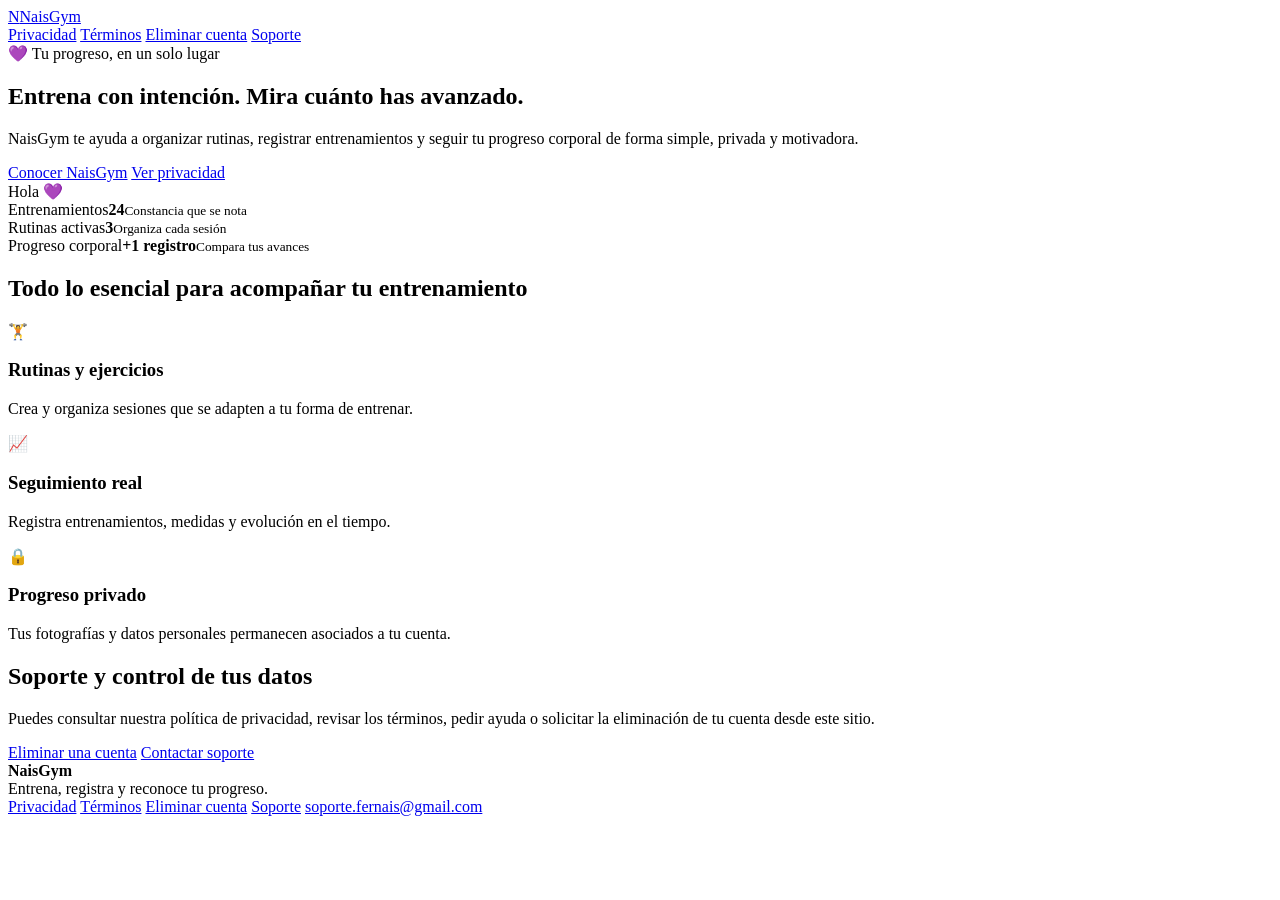
==== index.html @ 94956976 "Add files via upload" ====
<!doctype html>
<html lang="es">
<head>
  <meta charset="utf-8">
  <meta name="viewport" content="width=device-width,initial-scale=1">
  <meta name="description" content="Sitio oficial de NaisGym.">
  <meta name="theme-color" content="#7656a8">
  <title>NaisGym | Entrena y registra tu progreso</title>
  <link rel="stylesheet" href="/assets/styles.css">
</head>
<body>

<header class="nav">
  <div class="container nav-inner">
    <a class="brand" href="/"><span class="mark">N</span><span>NaisGym</span></a>
    <nav class="nav-links" aria-label="Navegación principal">
      <a href="/privacy/">Privacidad</a>
      <a href="/terms/">Términos</a>
      <a href="/delete-account/">Eliminar cuenta</a>
      <a href="/support/">Soporte</a>
    </nav>
  </div>
</header>


<main>
  <section class="hero">
    <div class="container hero-grid">
      <div>
        <span class="eyebrow">💜 Tu progreso, en un solo lugar</span>
        <h1>Entrena con intención. Mira cuánto has avanzado.</h1>
        <p class="lead">NaisGym te ayuda a organizar rutinas, registrar entrenamientos y seguir tu progreso corporal de forma simple, privada y motivadora.</p>
        <div class="actions">
          <a class="btn btn-primary" href="/support/">Conocer NaisGym</a>
          <a class="btn btn-secondary" href="/privacy/">Ver privacidad</a>
        </div>
      </div>
      <div class="phone-card" aria-label="Vista ilustrativa de NaisGym">
        <div class="phone">
          <div class="mini-title">Hola 💜</div>
          <div class="stat"><span>Entrenamientos</span><strong>24</strong><small>Constancia que se nota</small></div>
          <div class="stat"><span>Rutinas activas</span><strong>3</strong><small>Organiza cada sesión</small></div>
          <div class="stat"><span>Progreso corporal</span><strong>+1 registro</strong><small>Compara tus avances</small></div>
        </div>
      </div>
    </div>
  </section>

  <section class="section">
    <div class="container">
      <h2>Todo lo esencial para acompañar tu entrenamiento</h2>
      <div class="cards">
        <article class="card"><div class="icon">🏋️</div><h3>Rutinas y ejercicios</h3><p>Crea y organiza sesiones que se adapten a tu forma de entrenar.</p></article>
        <article class="card"><div class="icon">📈</div><h3>Seguimiento real</h3><p>Registra entrenamientos, medidas y evolución en el tiempo.</p></article>
        <article class="card"><div class="icon">🔒</div><h3>Progreso privado</h3><p>Tus fotografías y datos personales permanecen asociados a tu cuenta.</p></article>
      </div>
    </div>
  </section>

  <section class="section">
    <div class="container legal">
      <h2>Soporte y control de tus datos</h2>
      <p class="muted">Puedes consultar nuestra política de privacidad, revisar los términos, pedir ayuda o solicitar la eliminación de tu cuenta desde este sitio.</p>
      <div class="actions">
        <a class="btn btn-primary" href="/delete-account/">Eliminar una cuenta</a>
        <a class="btn btn-secondary" href="mailto:soporte.fernais@gmail.com">Contactar soporte</a>
      </div>
    </div>
  </section>
</main>


<footer class="footer">
  <div class="container footer-grid">
    <div>
      <strong>NaisGym</strong>
      <div class="small">Entrena, registra y reconoce tu progreso.</div>
    </div>
    <div class="footer-links small">
      <a href="/privacy/">Privacidad</a>
      <a href="/terms/">Términos</a>
      <a href="/delete-account/">Eliminar cuenta</a>
      <a href="/support/">Soporte</a>
      <a href="mailto:soporte.fernais@gmail.com">soporte.fernais@gmail.com</a>
    </div>
  </div>
</footer>

</body>
</html>
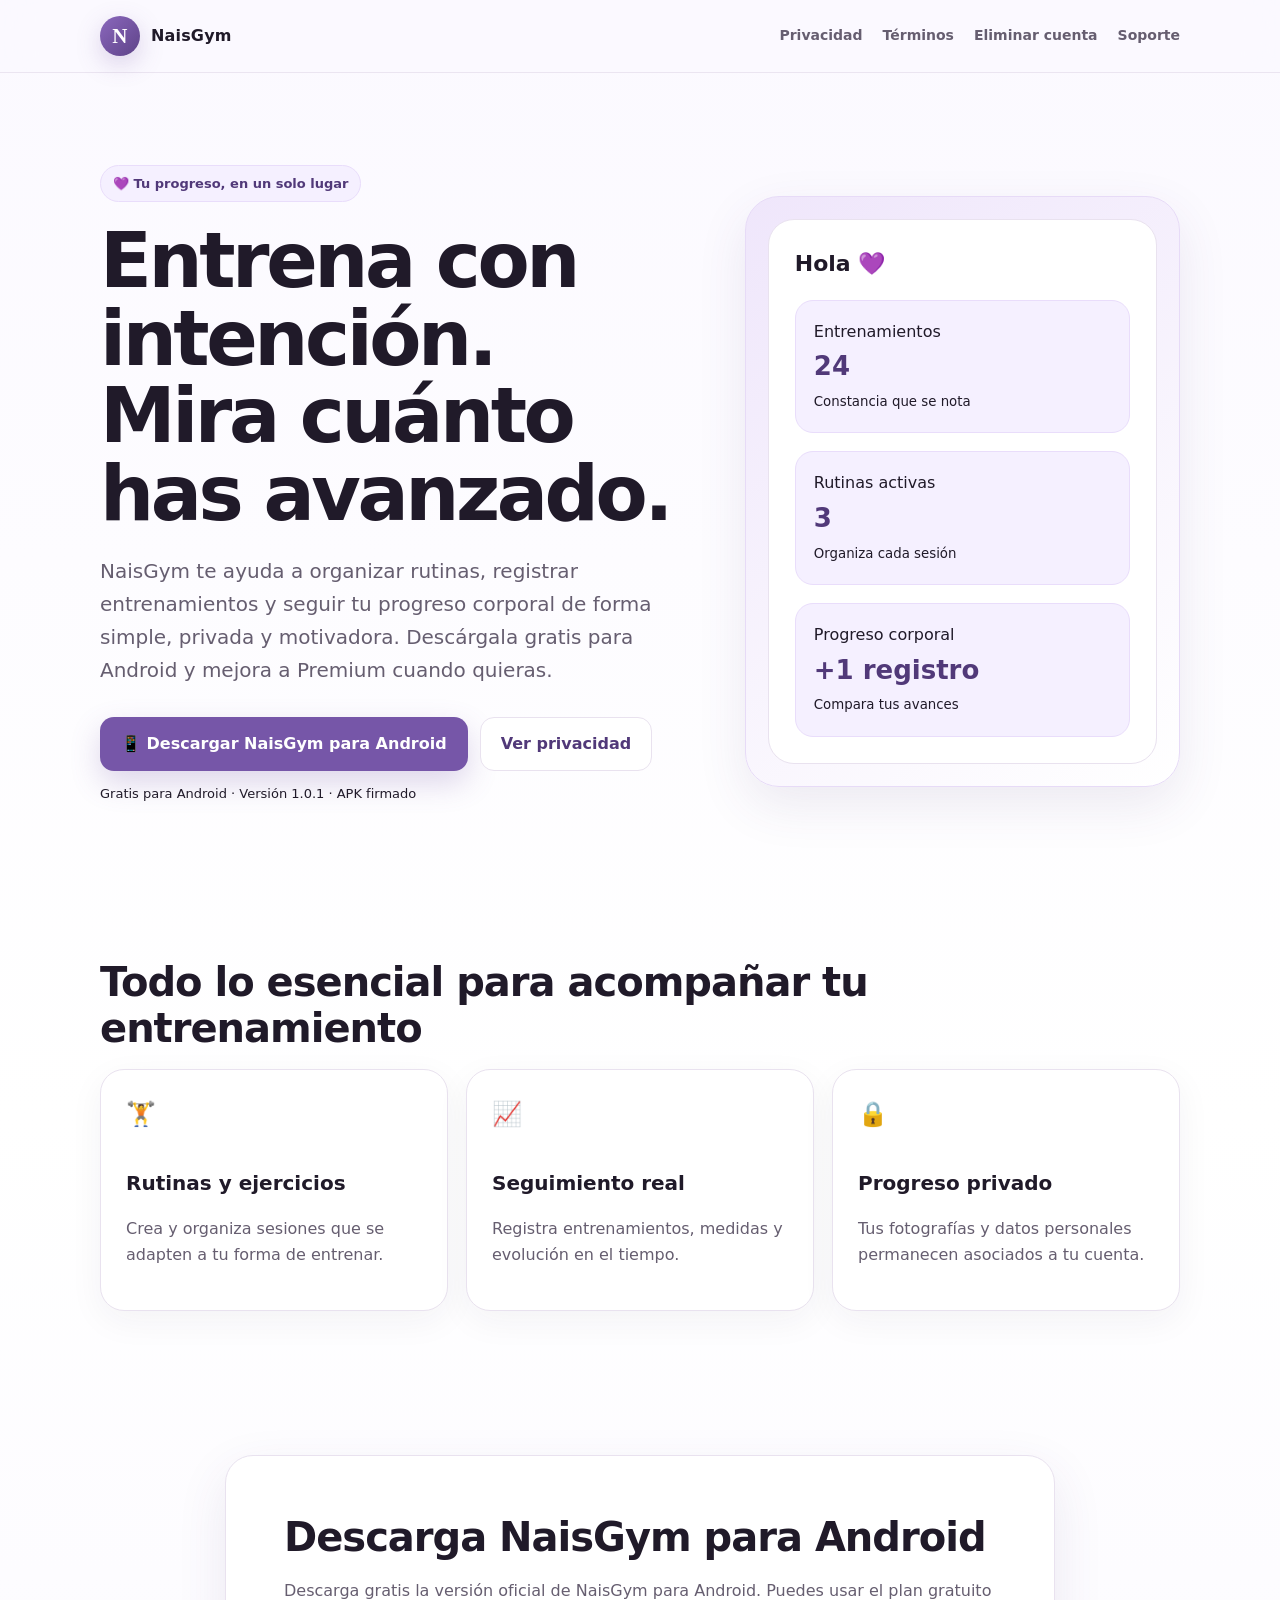
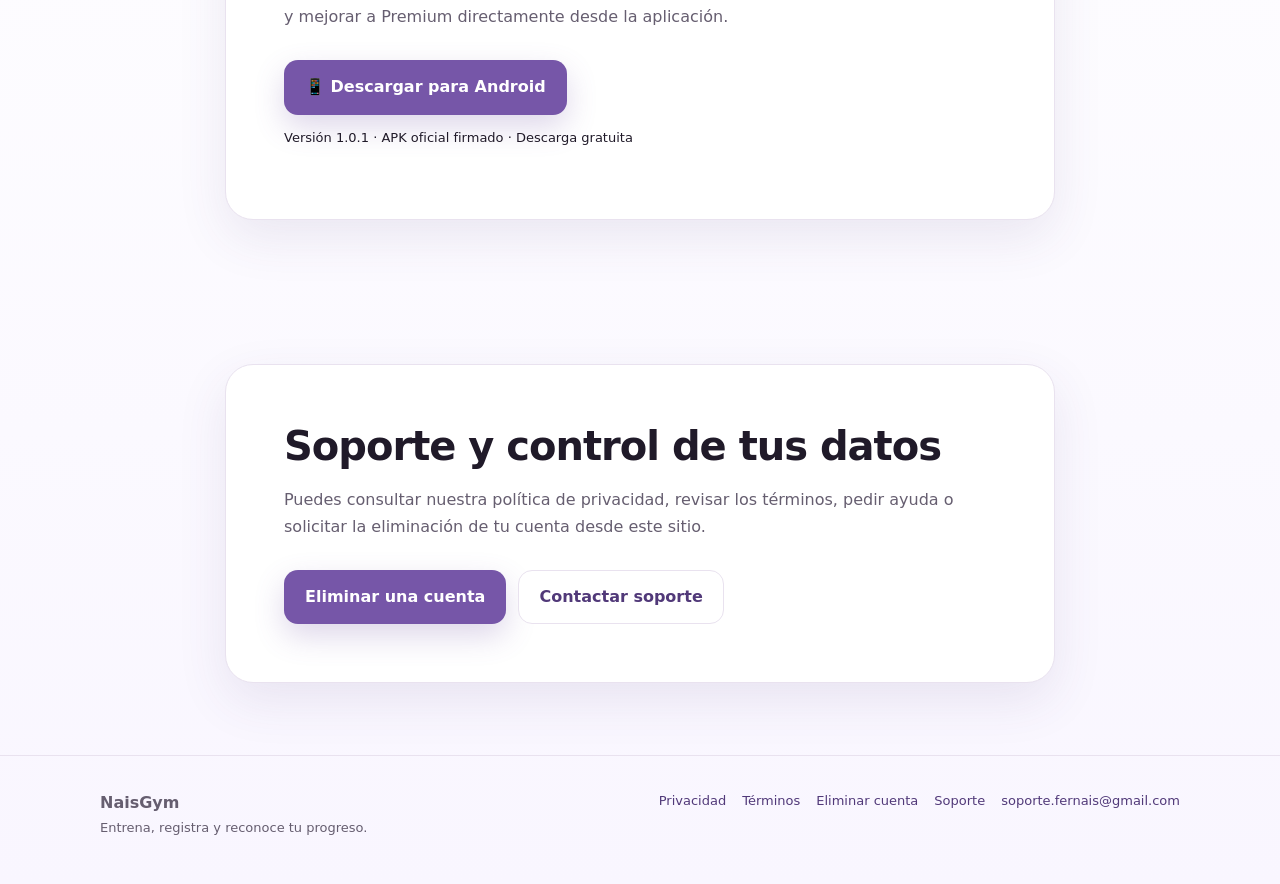
==== commit f1bf770c: "Update index.html" ====
--- a/index.html
+++ b/index.html
@@ -29,11 +29,26 @@
       <div>
         <span class="eyebrow">💜 Tu progreso, en un solo lugar</span>
         <h1>Entrena con intención. Mira cuánto has avanzado.</h1>
-        <p class="lead">NaisGym te ayuda a organizar rutinas, registrar entrenamientos y seguir tu progreso corporal de forma simple, privada y motivadora.</p>
+        <p class="lead">
+  NaisGym te ayuda a organizar rutinas, registrar entrenamientos y seguir tu progreso corporal de forma simple, privada y motivadora. Descárgala gratis para Android y mejora a Premium cuando quieras.
+</p>
         <div class="actions">
-          <a class="btn btn-primary" href="/support/">Conocer NaisGym</a>
-          <a class="btn btn-secondary" href="/privacy/">Ver privacidad</a>
-        </div>
+  <a
+    class="btn btn-primary"
+    href="https://github.com/fernaiss/naisgym-website/releases/latest/download/NaisGym.apk"
+    download
+  >
+    📱 Descargar NaisGym para Android
+  </a>
+
+  <a class="btn btn-secondary" href="/privacy/">
+    Ver privacidad
+  </a>
+</div>
+
+<p class="small" style="margin-top:12px;">
+  Gratis para Android · Versión 1.0.1 · APK firmado
+</p>
       </div>
       <div class="phone-card" aria-label="Vista ilustrativa de NaisGym">
         <div class="phone">
@@ -56,7 +71,30 @@
       </div>
     </div>
   </section>
+  <section class="section">
+  <div class="container legal">
+    <h2>Descarga NaisGym para Android</h2>
 
+    <p class="muted">
+      Descarga gratis la versión oficial de NaisGym para Android.
+      Puedes usar el plan gratuito y mejorar a Premium directamente desde la aplicación.
+    </p>
+
+    <div class="actions">
+      <a
+        class="btn btn-primary"
+        href="https://github.com/fernaiss/naisgym-website/releases/latest/download/NaisGym.apk"
+        download
+      >
+        📱 Descargar para Android
+      </a>
+    </div>
+
+    <p class="small" style="margin-top:12px;">
+      Versión 1.0.1 · APK oficial firmado · Descarga gratuita
+    </p>
+  </div>
+</section>
   <section class="section">
     <div class="container legal">
       <h2>Soporte y control de tus datos</h2>
@@ -87,4 +125,4 @@
 </footer>
 
 </body>
-</html>+</html>
--- a/assets/styles.css
+++ b/assets/styles.css
@@ -0,0 +1,108 @@
+:root{
+  --bg:#fbf9ff;
+  --surface:#ffffff;
+  --surface-soft:#f5f0ff;
+  --lavender:#7656a8;
+  --lavender-dark:#513979;
+  --lavender-light:#e9ddfb;
+  --text:#201a29;
+  --muted:#665e70;
+  --border:#e9e2ef;
+  --shadow:0 18px 50px rgba(81,57,121,.10);
+  --radius:24px;
+}
+*{box-sizing:border-box}
+html{scroll-behavior:smooth}
+body{
+  margin:0;
+  font-family:Inter,ui-sans-serif,system-ui,-apple-system,BlinkMacSystemFont,"Segoe UI",sans-serif;
+  background:linear-gradient(180deg,#fbf9ff 0%,#fff 45%,#f9f6ff 100%);
+  color:var(--text);
+  line-height:1.65;
+}
+a{color:var(--lavender-dark)}
+.container{width:min(1080px,calc(100% - 36px));margin:auto}
+.nav{
+  position:sticky;top:0;z-index:20;
+  backdrop-filter:blur(16px);
+  background:rgba(251,249,255,.82);
+  border-bottom:1px solid rgba(233,226,239,.85)
+}
+.nav-inner{height:72px;display:flex;align-items:center;justify-content:space-between;gap:18px}
+.brand{display:flex;align-items:center;gap:11px;text-decoration:none;color:var(--text);font-weight:800;letter-spacing:.01em}
+.mark{
+  width:40px;height:40px;border-radius:50%;
+  display:grid;place-items:center;
+  color:white;background:linear-gradient(135deg,#8b68bd,#5e4388);
+  box-shadow:0 8px 24px rgba(118,86,168,.25);
+  font-family:Georgia,serif;font-size:21px
+}
+.nav-links{display:flex;gap:20px;align-items:center}
+.nav-links a{text-decoration:none;color:var(--muted);font-size:14px;font-weight:650}
+.nav-links a:hover{color:var(--lavender)}
+.hero{padding:92px 0 70px}
+.hero-grid{display:grid;grid-template-columns:1.15fr .85fr;gap:56px;align-items:center}
+.eyebrow{
+  display:inline-flex;gap:8px;align-items:center;
+  padding:7px 12px;border-radius:999px;
+  background:var(--surface-soft);color:var(--lavender-dark);
+  font-size:13px;font-weight:750;border:1px solid var(--lavender-light)
+}
+h1{font-size:clamp(44px,7vw,76px);line-height:1.02;margin:20px 0 22px;letter-spacing:-.045em}
+h2{font-size:clamp(27px,4vw,40px);line-height:1.15;letter-spacing:-.025em;margin:0 0 18px}
+h3{font-size:20px;margin:32px 0 10px}
+.lead{font-size:20px;color:var(--muted);max-width:680px}
+.actions{display:flex;gap:12px;flex-wrap:wrap;margin-top:30px}
+.btn{
+  display:inline-flex;align-items:center;justify-content:center;
+  padding:13px 20px;border-radius:14px;
+  text-decoration:none;font-weight:760;border:1px solid transparent
+}
+.btn-primary{background:var(--lavender);color:#fff;box-shadow:0 12px 30px rgba(118,86,168,.24)}
+.btn-secondary{background:var(--surface);color:var(--lavender-dark);border-color:var(--border)}
+.phone-card{
+  background:linear-gradient(145deg,#efe6fb,#ffffff);
+  border:1px solid #e7dbf7;border-radius:34px;padding:22px;box-shadow:var(--shadow)
+}
+.phone{
+  min-height:420px;border-radius:26px;background:#fff;border:1px solid var(--border);
+  padding:26px;display:flex;flex-direction:column;gap:18px
+}
+.mini-title{font-weight:850;font-size:22px}
+.stat{padding:18px;border-radius:18px;background:var(--surface-soft);border:1px solid var(--lavender-light)}
+.stat strong{display:block;font-size:26px;color:var(--lavender-dark)}
+.section{padding:72px 0}
+.cards{display:grid;grid-template-columns:repeat(3,1fr);gap:18px}
+.card{background:var(--surface);border:1px solid var(--border);border-radius:var(--radius);padding:25px;box-shadow:0 10px 35px rgba(45,31,62,.05)}
+.icon{font-size:24px}
+.card p,.muted{color:var(--muted)}
+.legal-wrap{padding:58px 0 90px}
+.legal{
+  max-width:830px;margin:auto;background:#fff;border:1px solid var(--border);
+  border-radius:28px;padding:clamp(24px,5vw,58px);box-shadow:var(--shadow)
+}
+.legal h1{font-size:clamp(36px,5vw,54px)}
+.legal ul{padding-left:22px}
+.legal li{margin:7px 0}
+.notice{padding:18px 20px;border-radius:17px;background:var(--surface-soft);border:1px solid var(--lavender-light);margin:22px 0}
+.danger{background:#fff4f4;border-color:#f0cccc}
+.steps{counter-reset:item;padding:0;list-style:none}
+.steps li{counter-increment:item;padding:14px 0 14px 54px;position:relative;border-bottom:1px solid var(--border)}
+.steps li:before{
+  content:counter(item);position:absolute;left:0;top:12px;width:36px;height:36px;border-radius:50%;
+  display:grid;place-items:center;background:var(--lavender);color:white;font-weight:800
+}
+.faq details{border-bottom:1px solid var(--border);padding:16px 0}
+.faq summary{cursor:pointer;font-weight:750}
+.footer{border-top:1px solid var(--border);padding:34px 0 46px;color:var(--muted)}
+.footer-grid{display:flex;justify-content:space-between;gap:24px;flex-wrap:wrap}
+.footer-links{display:flex;gap:16px;flex-wrap:wrap}
+.footer a{text-decoration:none}
+.small{font-size:13px}
+@media(max-width:800px){
+  .hero-grid{grid-template-columns:1fr}
+  .phone-card{max-width:520px}
+  .cards{grid-template-columns:1fr}
+  .nav-links{display:none}
+  .hero{padding-top:58px}
+}
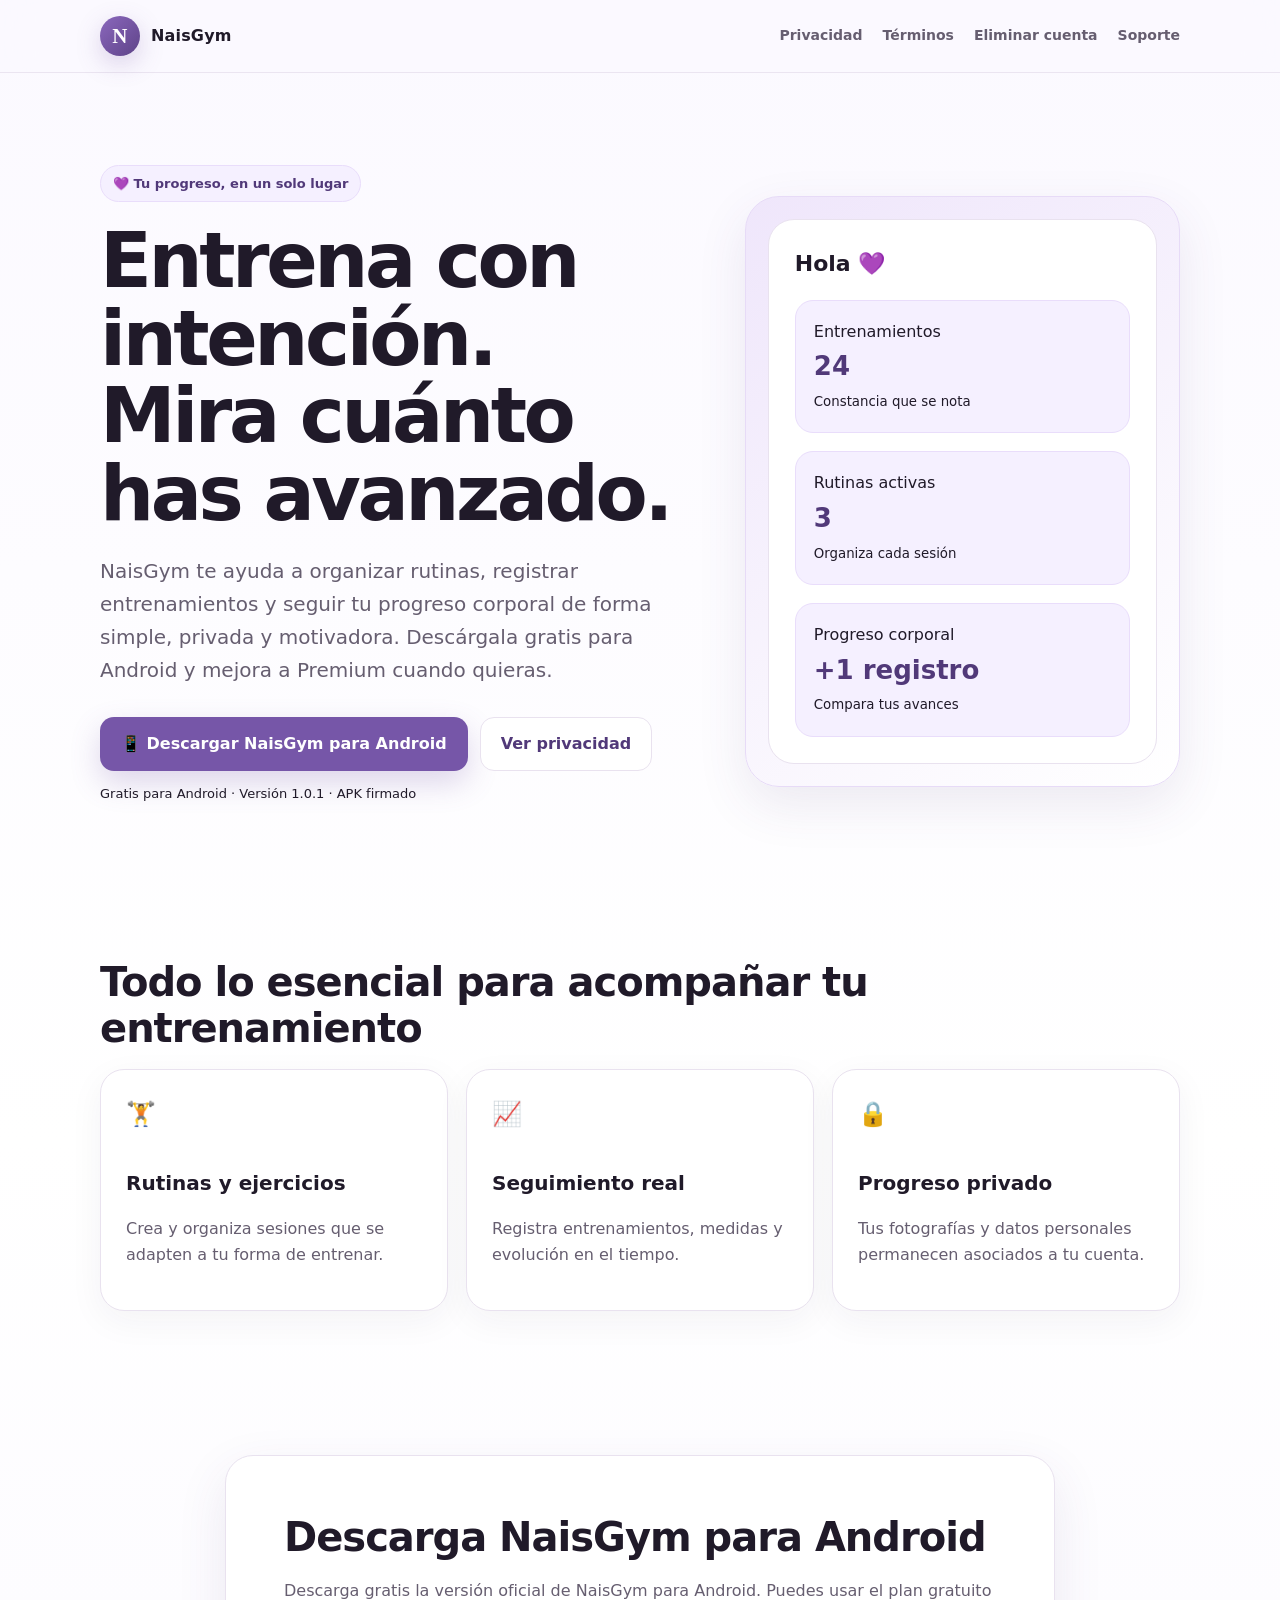
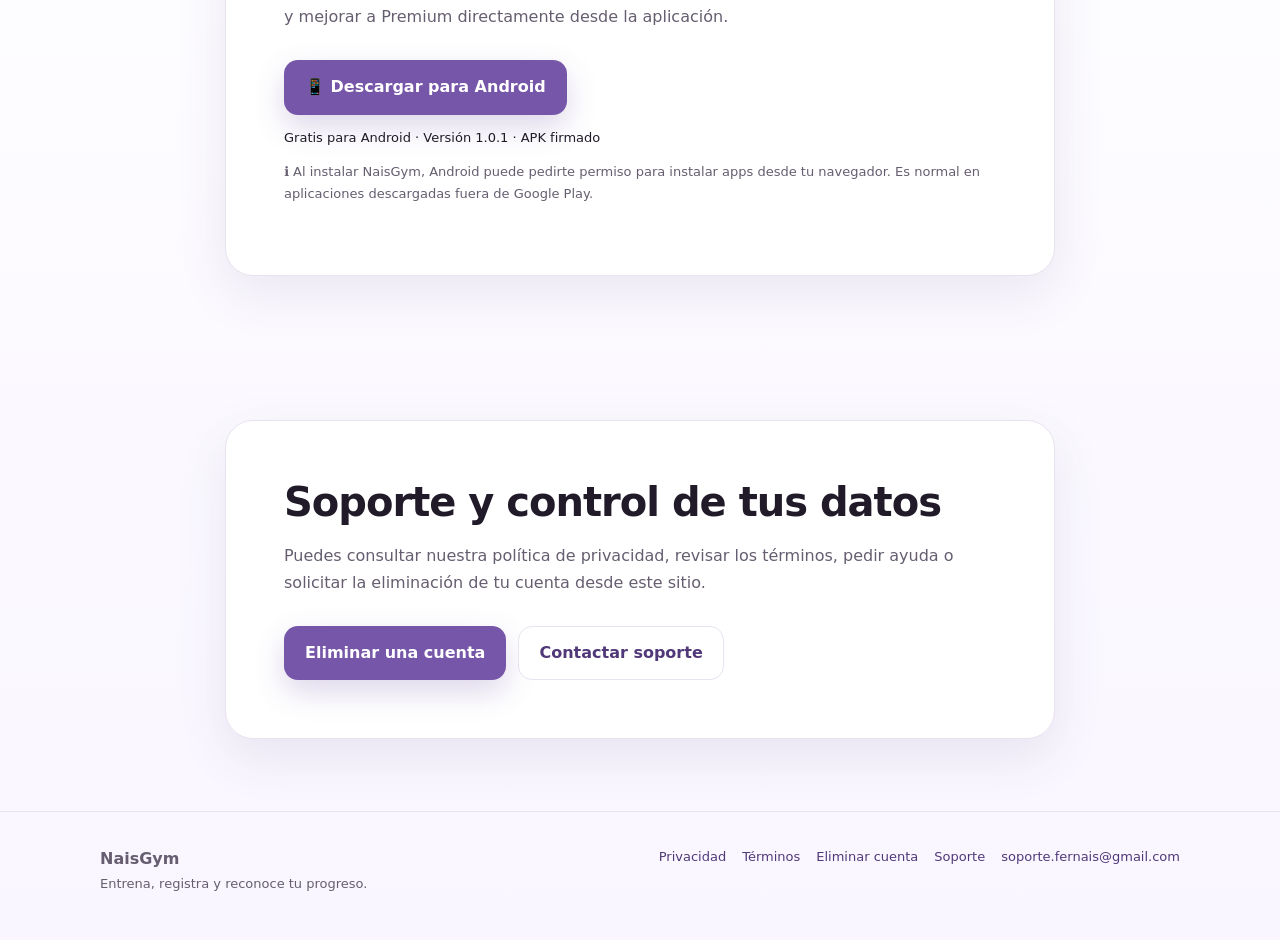
==== commit 80ad8264: "Update index.html" ====
--- a/index.html
+++ b/index.html
@@ -90,9 +90,14 @@
       </a>
     </div>
 
-    <p class="small" style="margin-top:12px;">
-      Versión 1.0.1 · APK oficial firmado · Descarga gratuita
-    </p>
+   <p class="small" style="margin-top:12px;">
+  Gratis para Android · Versión 1.0.1 · APK firmado
+</p>
+
+<p class="small muted" style="margin-top:6px;">
+  ℹ️ Al instalar NaisGym, Android puede pedirte permiso para instalar apps desde tu navegador.
+  Es normal en aplicaciones descargadas fuera de Google Play.
+</p>
   </div>
 </section>
   <section class="section">
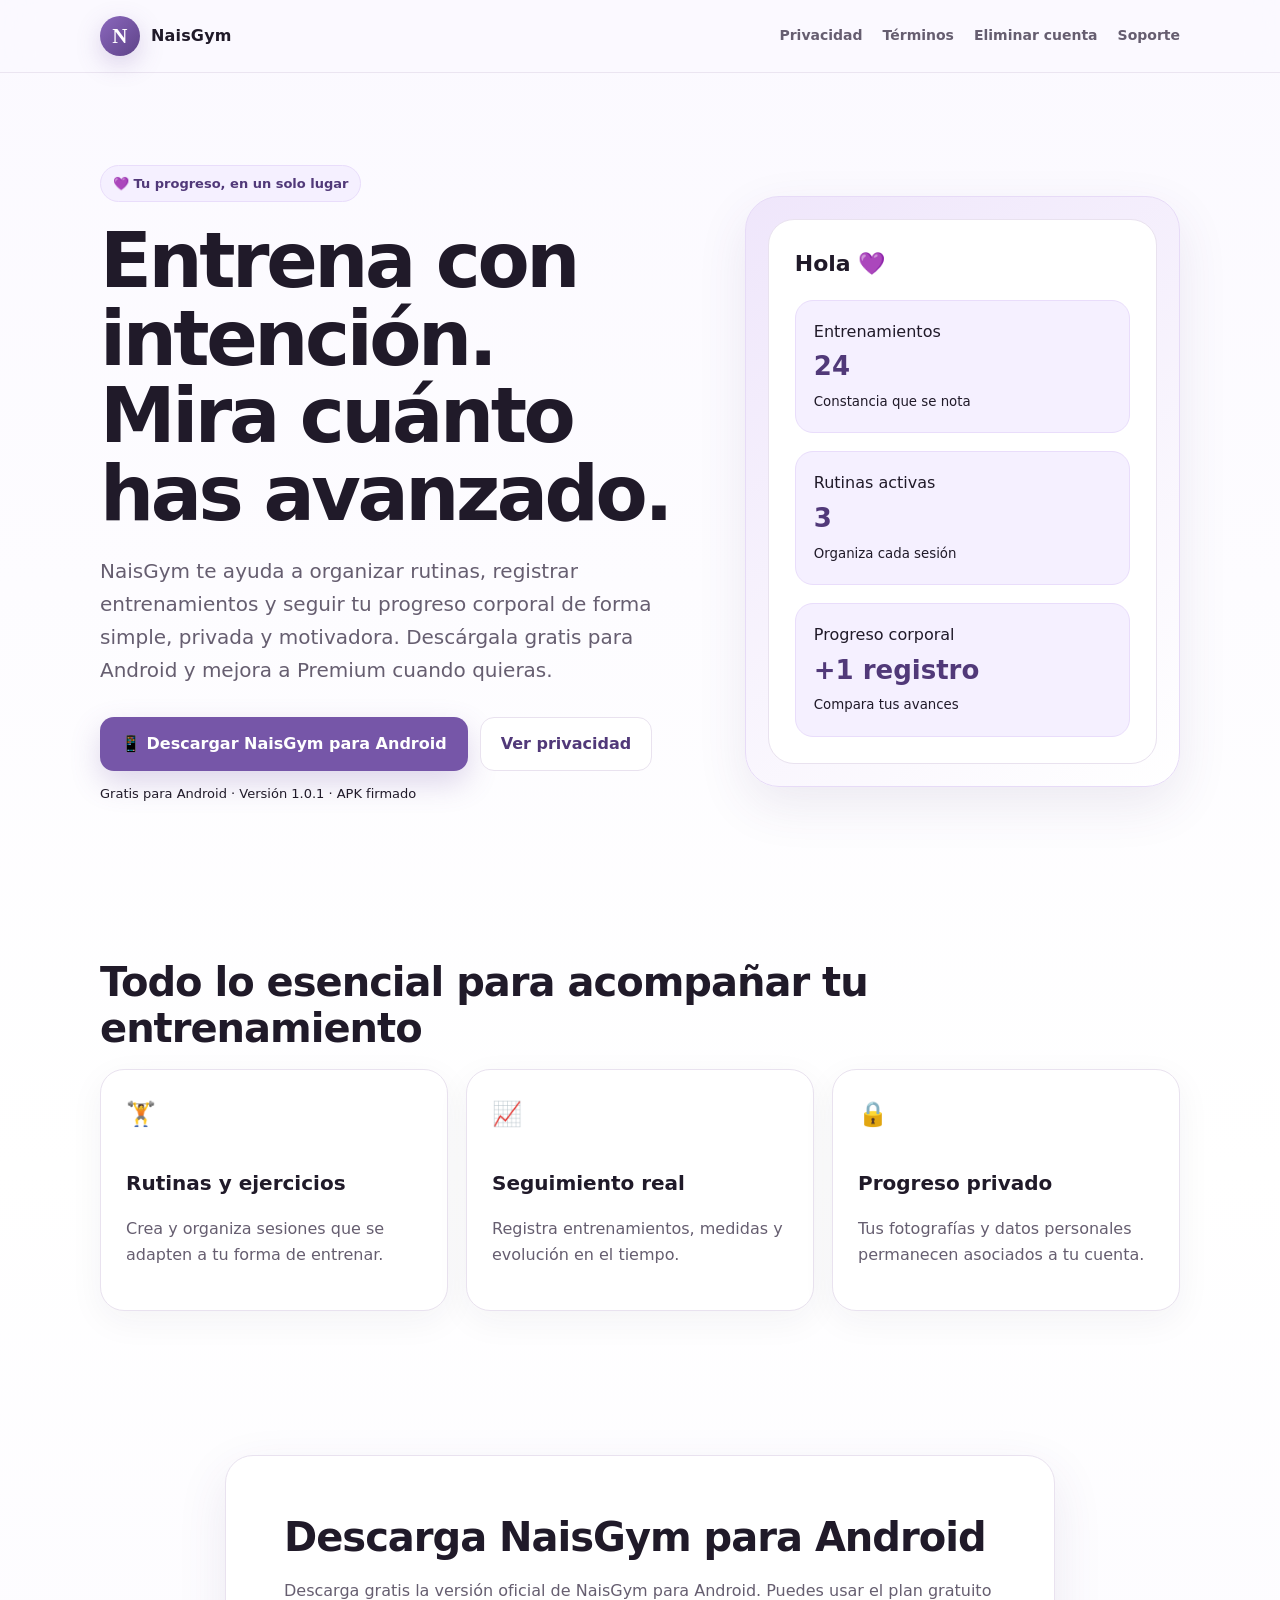
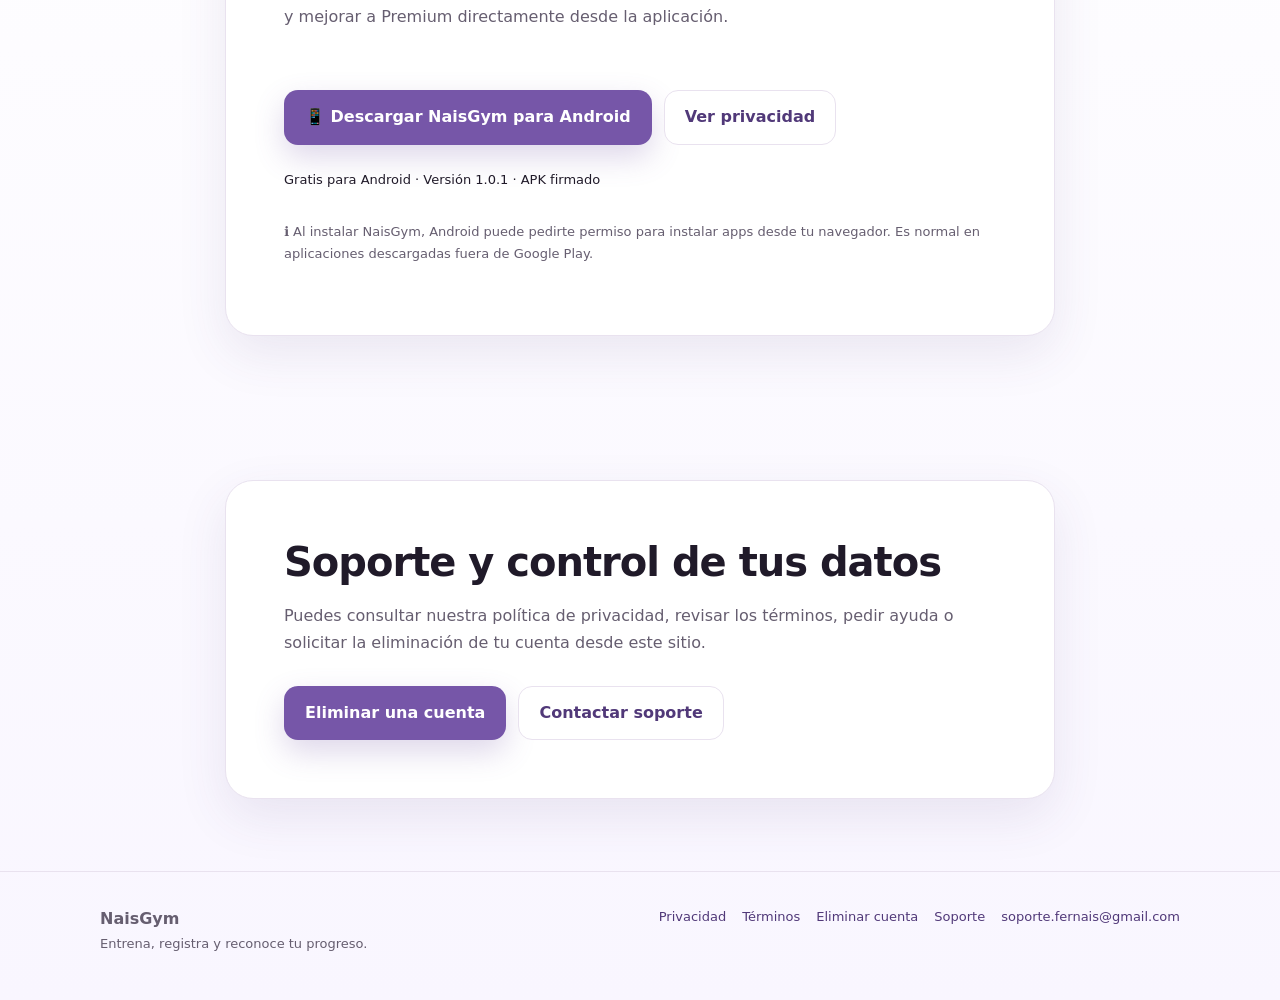
==== commit ff3c147a: "Update index.html" ====
--- a/index.html
+++ b/index.html
@@ -81,16 +81,21 @@
     </p>
 
     <div class="actions">
-      <a
-        class="btn btn-primary"
-        href="https://github.com/fernaiss/naisgym-website/releases/latest/download/NaisGym.apk"
-        download
-      >
-        📱 Descargar para Android
-      </a>
-    </div>
+      <div class="actions">
+  <a
+    class="btn btn-primary"
+    href="https://github.com/fernaiss/naisgym-website/releases/latest/download/NaisGym.apk"
+    download
+  >
+    📱 Descargar NaisGym para Android
+  </a>
 
-   <p class="small" style="margin-top:12px;">
+  <a class="btn btn-secondary" href="/privacy/">
+    Ver privacidad
+  </a>
+</div>
+
+<p class="small" style="margin-top:12px;">
   Gratis para Android · Versión 1.0.1 · APK firmado
 </p>
 
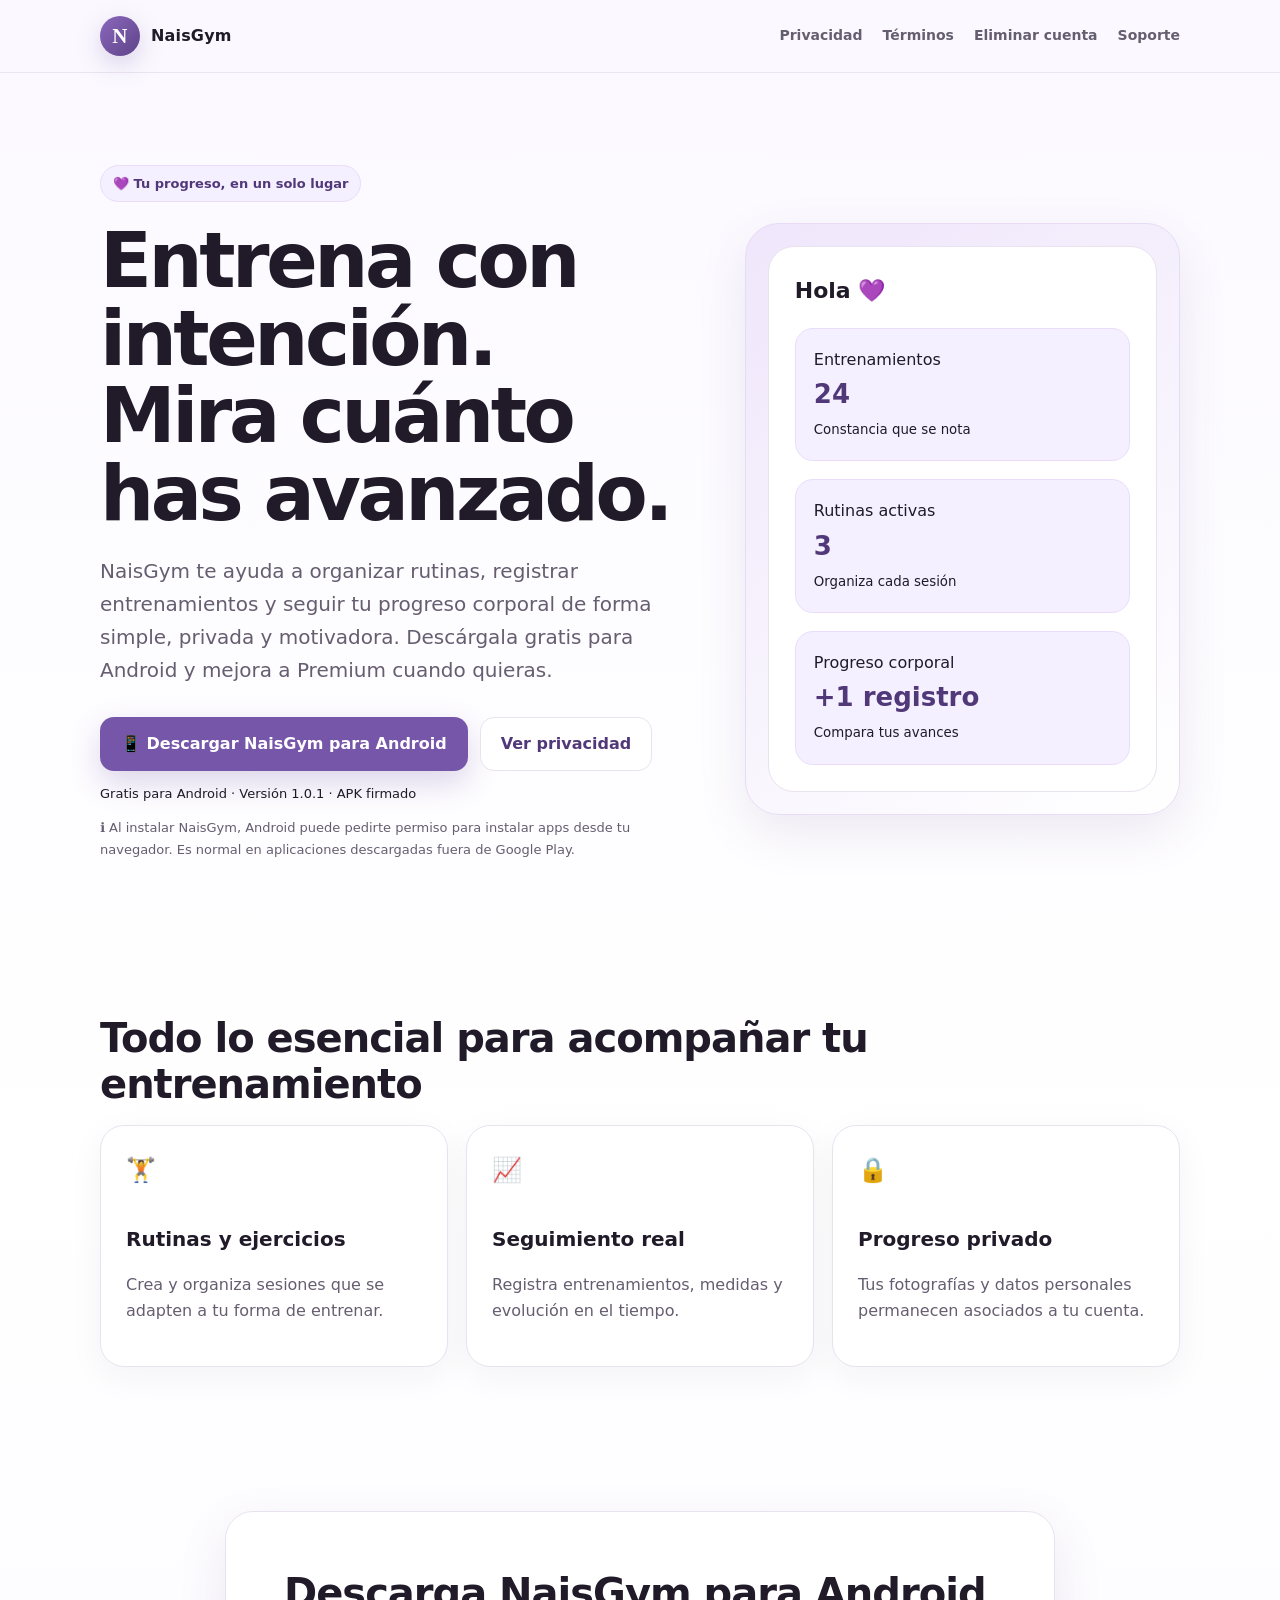
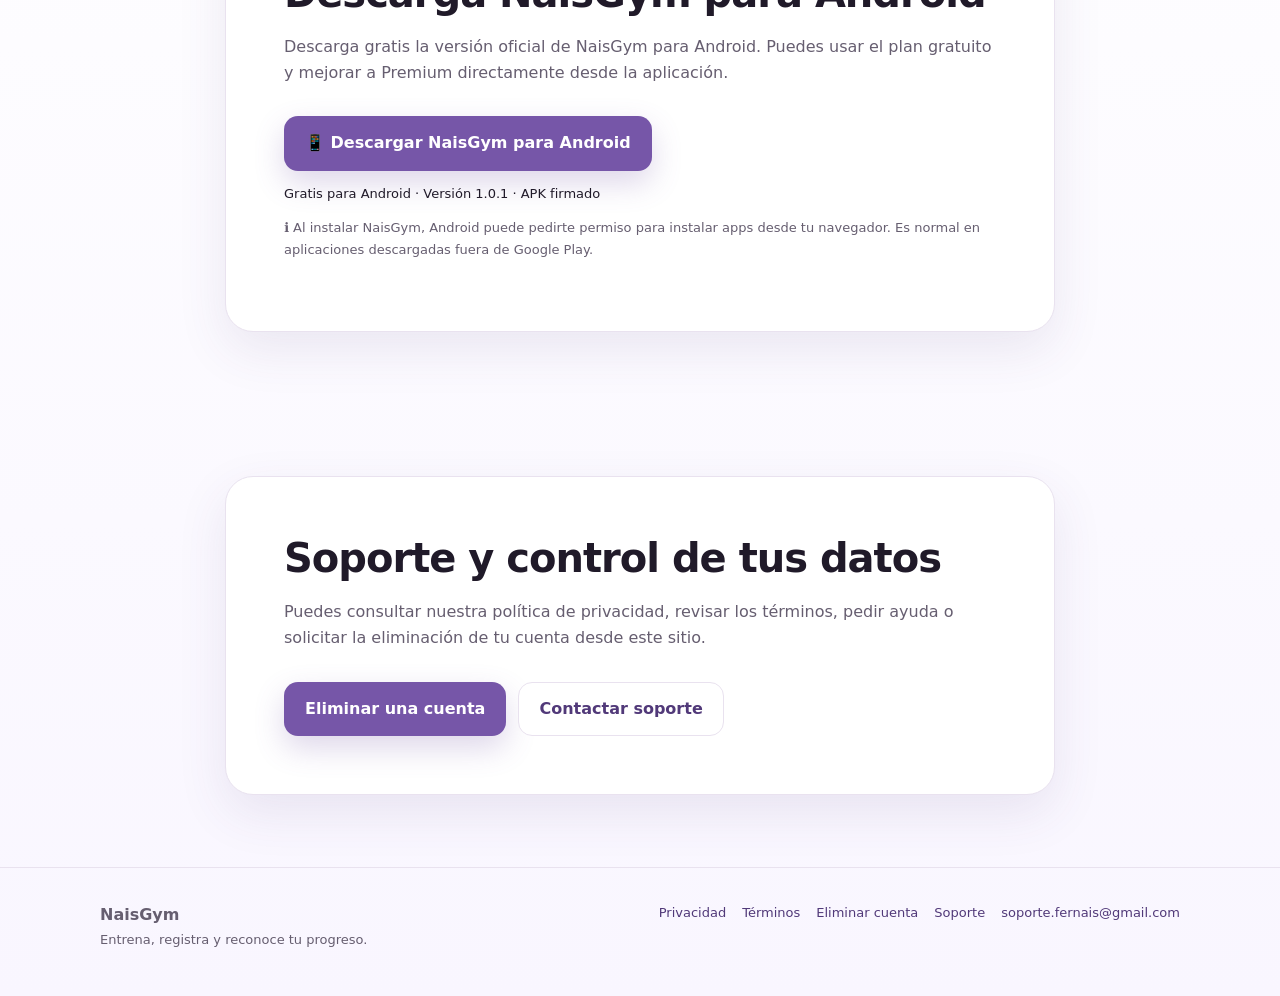
==== commit 630707c5: "Update index.html" ====
--- a/index.html
+++ b/index.html
@@ -2,136 +2,315 @@
 <html lang="es">
 <head>
   <meta charset="utf-8">
-  <meta name="viewport" content="width=device-width,initial-scale=1">
+  <meta name="viewport" content="width=device-width, initial-scale=1">
   <meta name="description" content="Sitio oficial de NaisGym.">
   <meta name="theme-color" content="#7656a8">
+
   <title>NaisGym | Entrena y registra tu progreso</title>
+
   <link rel="stylesheet" href="/assets/styles.css">
 </head>
+
 <body>
 
 <header class="nav">
   <div class="container nav-inner">
-    <a class="brand" href="/"><span class="mark">N</span><span>NaisGym</span></a>
+
+    <a class="brand" href="/">
+      <span class="mark">N</span>
+      <span>NaisGym</span>
+    </a>
+
     <nav class="nav-links" aria-label="Navegación principal">
       <a href="/privacy/">Privacidad</a>
       <a href="/terms/">Términos</a>
       <a href="/delete-account/">Eliminar cuenta</a>
       <a href="/support/">Soporte</a>
     </nav>
+
   </div>
 </header>
 
 
 <main>
+
+  <!-- HERO -->
   <section class="hero">
     <div class="container hero-grid">
+
       <div>
-        <span class="eyebrow">💜 Tu progreso, en un solo lugar</span>
-        <h1>Entrena con intención. Mira cuánto has avanzado.</h1>
+
+        <span class="eyebrow">
+          💜 Tu progreso, en un solo lugar
+        </span>
+
+        <h1>
+          Entrena con intención. Mira cuánto has avanzado.
+        </h1>
+
         <p class="lead">
-  NaisGym te ayuda a organizar rutinas, registrar entrenamientos y seguir tu progreso corporal de forma simple, privada y motivadora. Descárgala gratis para Android y mejora a Premium cuando quieras.
-</p>
+          NaisGym te ayuda a organizar rutinas, registrar entrenamientos
+          y seguir tu progreso corporal de forma simple, privada y motivadora.
+          Descárgala gratis para Android y mejora a Premium cuando quieras.
+        </p>
+
         <div class="actions">
-  <a
-    class="btn btn-primary"
-    href="https://github.com/fernaiss/naisgym-website/releases/latest/download/NaisGym.apk"
-    download
-  >
-    📱 Descargar NaisGym para Android
-  </a>
-
-  <a class="btn btn-secondary" href="/privacy/">
-    Ver privacidad
-  </a>
-</div>
-
-<p class="small" style="margin-top:12px;">
-  Gratis para Android · Versión 1.0.1 · APK firmado
-</p>
-      </div>
-      <div class="phone-card" aria-label="Vista ilustrativa de NaisGym">
+
+          <a
+            class="btn btn-primary"
+            href="https://github.com/fernaiss/naisgym-website/releases/latest/download/NaisGym.apk"
+          >
+            📱 Descargar NaisGym para Android
+          </a>
+
+          <a
+            class="btn btn-secondary"
+            href="/privacy/"
+          >
+            Ver privacidad
+          </a>
+
+        </div>
+
+        <p class="small" style="margin-top:12px;">
+          Gratis para Android · Versión 1.0.1 · APK firmado
+        </p>
+
+        <p class="small muted" style="margin-top:6px;">
+          ℹ️ Al instalar NaisGym, Android puede pedirte permiso para instalar
+          apps desde tu navegador. Es normal en aplicaciones descargadas
+          fuera de Google Play.
+        </p>
+
+      </div>
+
+
+      <div
+        class="phone-card"
+        aria-label="Vista ilustrativa de NaisGym"
+      >
+
         <div class="phone">
-          <div class="mini-title">Hola 💜</div>
-          <div class="stat"><span>Entrenamientos</span><strong>24</strong><small>Constancia que se nota</small></div>
-          <div class="stat"><span>Rutinas activas</span><strong>3</strong><small>Organiza cada sesión</small></div>
-          <div class="stat"><span>Progreso corporal</span><strong>+1 registro</strong><small>Compara tus avances</small></div>
+
+          <div class="mini-title">
+            Hola 💜
+          </div>
+
+          <div class="stat">
+            <span>Entrenamientos</span>
+            <strong>24</strong>
+            <small>Constancia que se nota</small>
+          </div>
+
+          <div class="stat">
+            <span>Rutinas activas</span>
+            <strong>3</strong>
+            <small>Organiza cada sesión</small>
+          </div>
+
+          <div class="stat">
+            <span>Progreso corporal</span>
+            <strong>+1 registro</strong>
+            <small>Compara tus avances</small>
+          </div>
+
         </div>
-      </div>
+
+      </div>
+
     </div>
   </section>
 
+
+  <!-- FUNCIONES -->
   <section class="section">
     <div class="container">
-      <h2>Todo lo esencial para acompañar tu entrenamiento</h2>
+
+      <h2>
+        Todo lo esencial para acompañar tu entrenamiento
+      </h2>
+
       <div class="cards">
-        <article class="card"><div class="icon">🏋️</div><h3>Rutinas y ejercicios</h3><p>Crea y organiza sesiones que se adapten a tu forma de entrenar.</p></article>
-        <article class="card"><div class="icon">📈</div><h3>Seguimiento real</h3><p>Registra entrenamientos, medidas y evolución en el tiempo.</p></article>
-        <article class="card"><div class="icon">🔒</div><h3>Progreso privado</h3><p>Tus fotografías y datos personales permanecen asociados a tu cuenta.</p></article>
-      </div>
+
+        <article class="card">
+
+          <div class="icon">
+            🏋️
+          </div>
+
+          <h3>
+            Rutinas y ejercicios
+          </h3>
+
+          <p>
+            Crea y organiza sesiones que se adapten a tu forma de entrenar.
+          </p>
+
+        </article>
+
+
+        <article class="card">
+
+          <div class="icon">
+            📈
+          </div>
+
+          <h3>
+            Seguimiento real
+          </h3>
+
+          <p>
+            Registra entrenamientos, medidas y evolución en el tiempo.
+          </p>
+
+        </article>
+
+
+        <article class="card">
+
+          <div class="icon">
+            🔒
+          </div>
+
+          <h3>
+            Progreso privado
+          </h3>
+
+          <p>
+            Tus fotografías y datos personales permanecen asociados a tu cuenta.
+          </p>
+
+        </article>
+
+      </div>
+
     </div>
   </section>
+
+
+  <!-- DESCARGA -->
   <section class="section">
-  <div class="container legal">
-    <h2>Descarga NaisGym para Android</h2>
-
-    <p class="muted">
-      Descarga gratis la versión oficial de NaisGym para Android.
-      Puedes usar el plan gratuito y mejorar a Premium directamente desde la aplicación.
-    </p>
-
-    <div class="actions">
+
+    <div class="container legal">
+
+      <h2>
+        Descarga NaisGym para Android
+      </h2>
+
+      <p class="muted">
+        Descarga gratis la versión oficial de NaisGym para Android.
+        Puedes usar el plan gratuito y mejorar a Premium directamente
+        desde la aplicación.
+      </p>
+
       <div class="actions">
-  <a
-    class="btn btn-primary"
-    href="https://github.com/fernaiss/naisgym-website/releases/latest/download/NaisGym.apk"
-    download
-  >
-    📱 Descargar NaisGym para Android
-  </a>
-
-  <a class="btn btn-secondary" href="/privacy/">
-    Ver privacidad
-  </a>
-</div>
-
-<p class="small" style="margin-top:12px;">
-  Gratis para Android · Versión 1.0.1 · APK firmado
-</p>
-
-<p class="small muted" style="margin-top:6px;">
-  ℹ️ Al instalar NaisGym, Android puede pedirte permiso para instalar apps desde tu navegador.
-  Es normal en aplicaciones descargadas fuera de Google Play.
-</p>
+
+        <a
+          class="btn btn-primary"
+          href="https://github.com/fernaiss/naisgym-website/releases/latest/download/NaisGym.apk"
+        >
+          📱 Descargar NaisGym para Android
+        </a>
+
+      </div>
+
+      <p class="small" style="margin-top:12px;">
+        Gratis para Android · Versión 1.0.1 · APK firmado
+      </p>
+
+      <p class="small muted" style="margin-top:6px;">
+        ℹ️ Al instalar NaisGym, Android puede pedirte permiso para instalar
+        apps desde tu navegador. Es normal en aplicaciones descargadas
+        fuera de Google Play.
+      </p>
+
+    </div>
+
+  </section>
+
+
+  <!-- SOPORTE -->
+  <section class="section">
+
+    <div class="container legal">
+
+      <h2>
+        Soporte y control de tus datos
+      </h2>
+
+      <p class="muted">
+        Puedes consultar nuestra política de privacidad, revisar los términos,
+        pedir ayuda o solicitar la eliminación de tu cuenta desde este sitio.
+      </p>
+
+      <div class="actions">
+
+        <a
+          class="btn btn-primary"
+          href="/delete-account/"
+        >
+          Eliminar una cuenta
+        </a>
+
+        <a
+          class="btn btn-secondary"
+          href="mailto:soporte.fernais@gmail.com"
+        >
+          Contactar soporte
+        </a>
+
+      </div>
+
+    </div>
+
+  </section>
+
+</main>
+
+
+<footer class="footer">
+
+  <div class="container footer-grid">
+
+    <div>
+
+      <strong>
+        NaisGym
+      </strong>
+
+      <div class="small">
+        Entrena, registra y reconoce tu progreso.
+      </div>
+
+    </div>
+
+
+    <div class="footer-links small">
+
+      <a href="/privacy/">
+        Privacidad
+      </a>
+
+      <a href="/terms/">
+        Términos
+      </a>
+
+      <a href="/delete-account/">
+        Eliminar cuenta
+      </a>
+
+      <a href="/support/">
+        Soporte
+      </a>
+
+      <a href="mailto:soporte.fernais@gmail.com">
+        soporte.fernais@gmail.com
+      </a>
+
+    </div>
+
   </div>
-</section>
-  <section class="section">
-    <div class="container legal">
-      <h2>Soporte y control de tus datos</h2>
-      <p class="muted">Puedes consultar nuestra política de privacidad, revisar los términos, pedir ayuda o solicitar la eliminación de tu cuenta desde este sitio.</p>
-      <div class="actions">
-        <a class="btn btn-primary" href="/delete-account/">Eliminar una cuenta</a>
-        <a class="btn btn-secondary" href="mailto:soporte.fernais@gmail.com">Contactar soporte</a>
-      </div>
-    </div>
-  </section>
-</main>
-
-
-<footer class="footer">
-  <div class="container footer-grid">
-    <div>
-      <strong>NaisGym</strong>
-      <div class="small">Entrena, registra y reconoce tu progreso.</div>
-    </div>
-    <div class="footer-links small">
-      <a href="/privacy/">Privacidad</a>
-      <a href="/terms/">Términos</a>
-      <a href="/delete-account/">Eliminar cuenta</a>
-      <a href="/support/">Soporte</a>
-      <a href="mailto:soporte.fernais@gmail.com">soporte.fernais@gmail.com</a>
-    </div>
-  </div>
+
 </footer>
 
 </body>
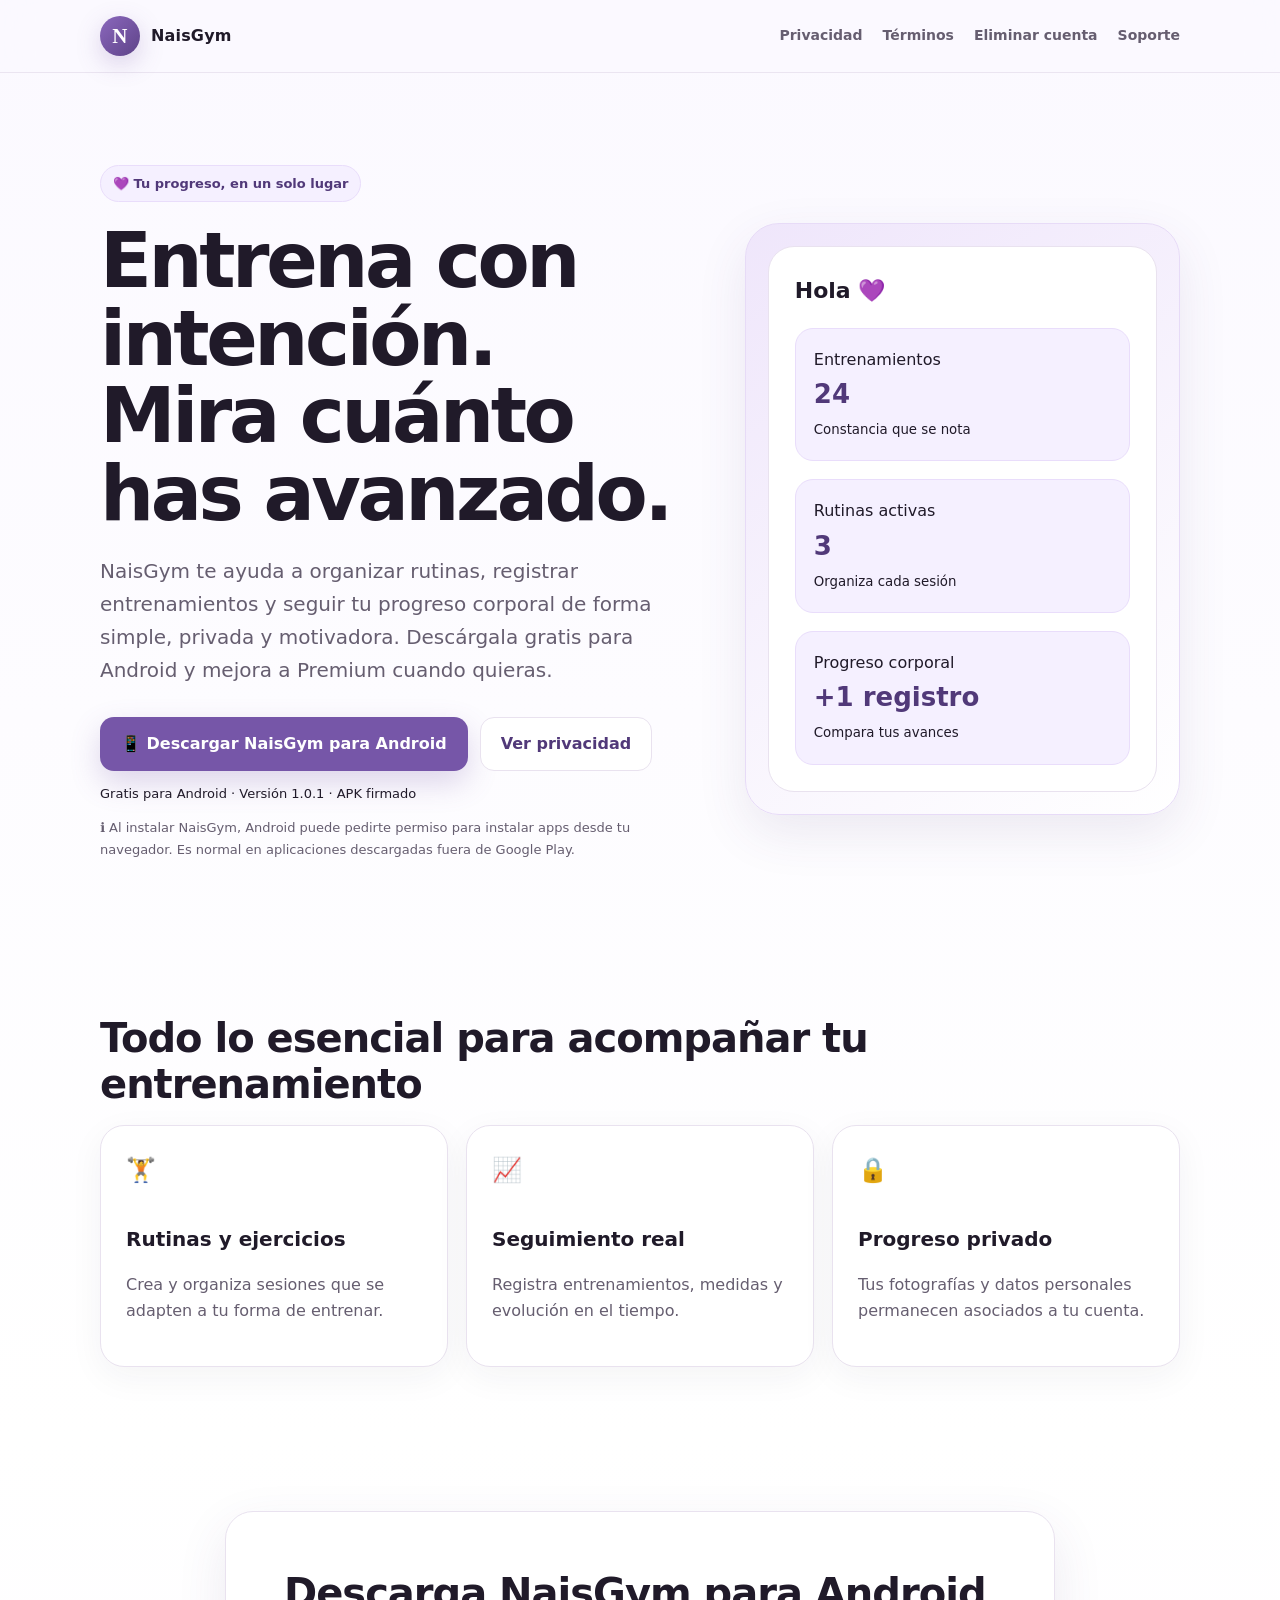
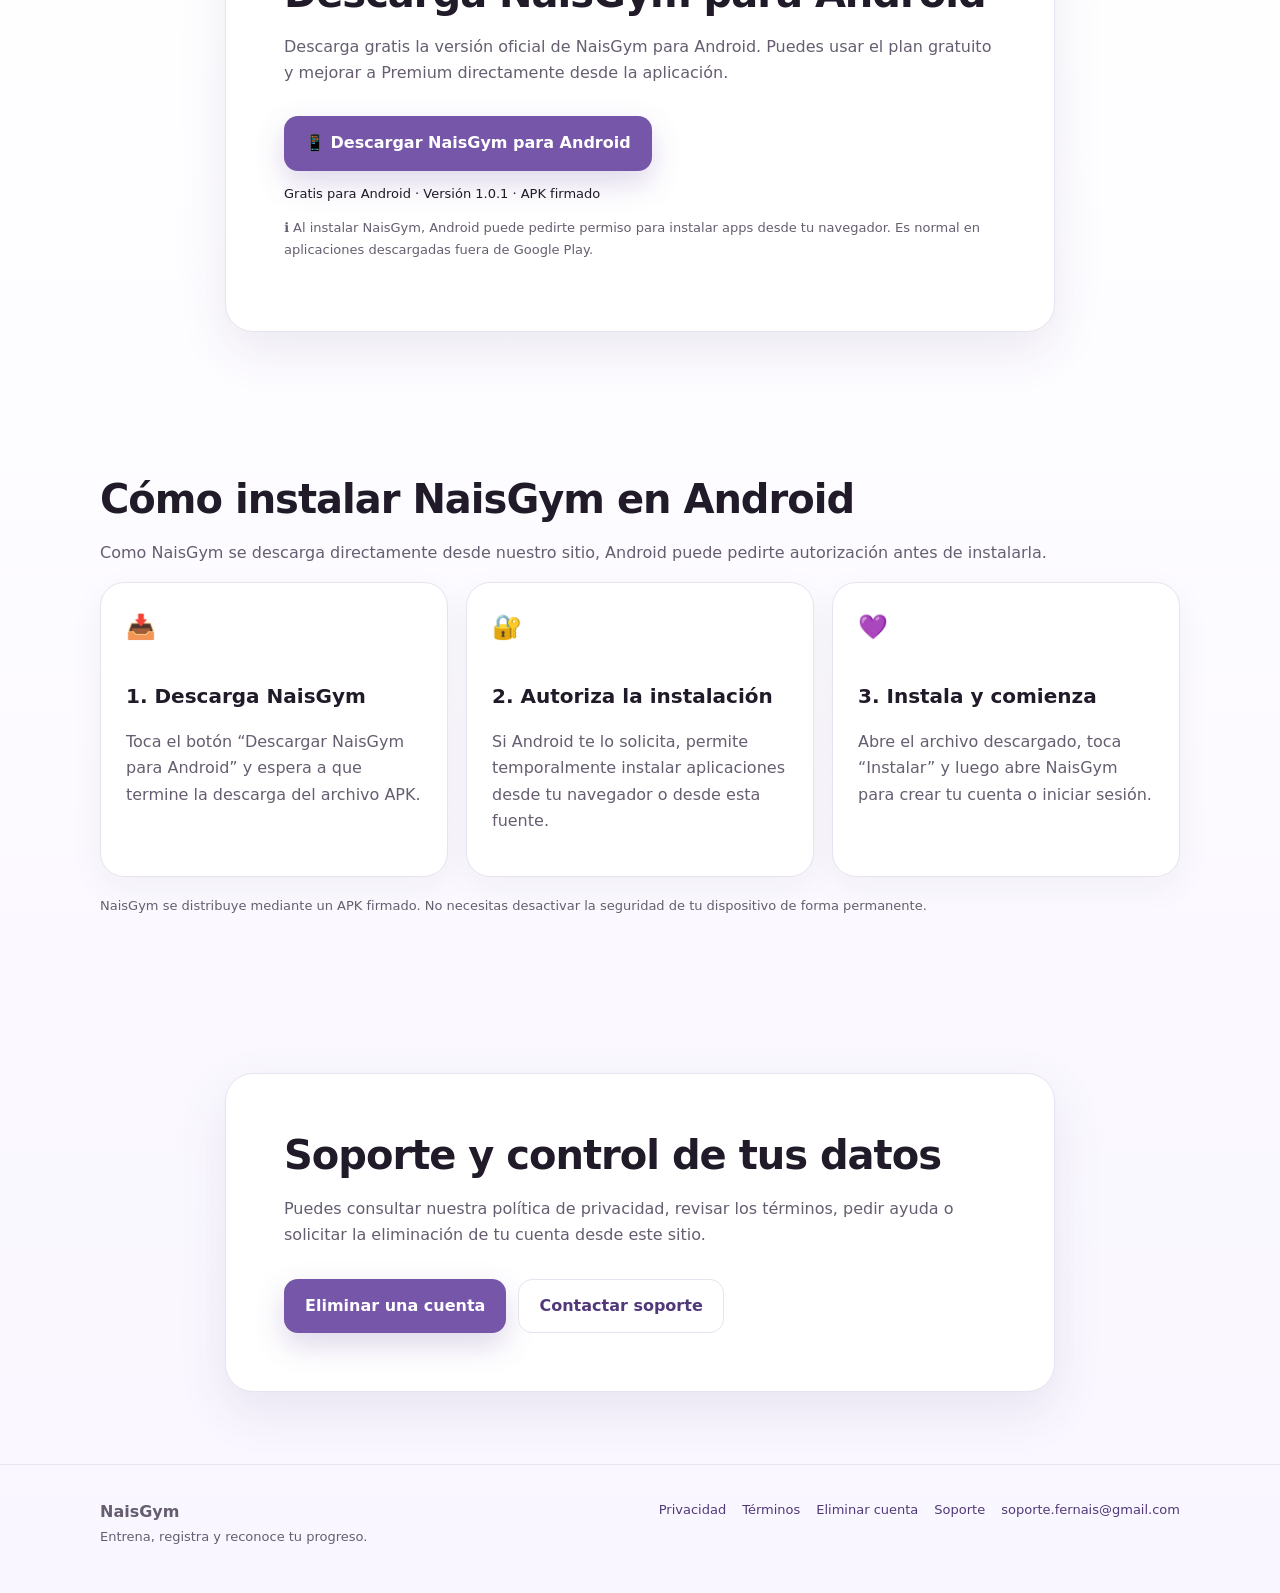
==== commit 2bfdfa7e: "Update index.html" ====
--- a/index.html
+++ b/index.html
@@ -227,7 +227,49 @@
     </div>
 
   </section>
-
+<section class="section">
+  <div class="container">
+
+    <h2>Cómo instalar NaisGym en Android</h2>
+
+    <p class="muted">
+      Como NaisGym se descarga directamente desde nuestro sitio, Android puede pedirte autorización antes de instalarla.
+    </p>
+
+    <div class="cards">
+
+      <article class="card">
+        <div class="icon">📥</div>
+        <h3>1. Descarga NaisGym</h3>
+        <p>
+          Toca el botón “Descargar NaisGym para Android” y espera a que termine la descarga del archivo APK.
+        </p>
+      </article>
+
+      <article class="card">
+        <div class="icon">🔐</div>
+        <h3>2. Autoriza la instalación</h3>
+        <p>
+          Si Android te lo solicita, permite temporalmente instalar aplicaciones desde tu navegador o desde esta fuente.
+        </p>
+      </article>
+
+      <article class="card">
+        <div class="icon">💜</div>
+        <h3>3. Instala y comienza</h3>
+        <p>
+          Abre el archivo descargado, toca “Instalar” y luego abre NaisGym para crear tu cuenta o iniciar sesión.
+        </p>
+      </article>
+
+    </div>
+
+    <p class="small muted" style="margin-top:18px;">
+      NaisGym se distribuye mediante un APK firmado. No necesitas desactivar la seguridad de tu dispositivo de forma permanente.
+    </p>
+
+  </div>
+</section>
 
   <!-- SOPORTE -->
   <section class="section">
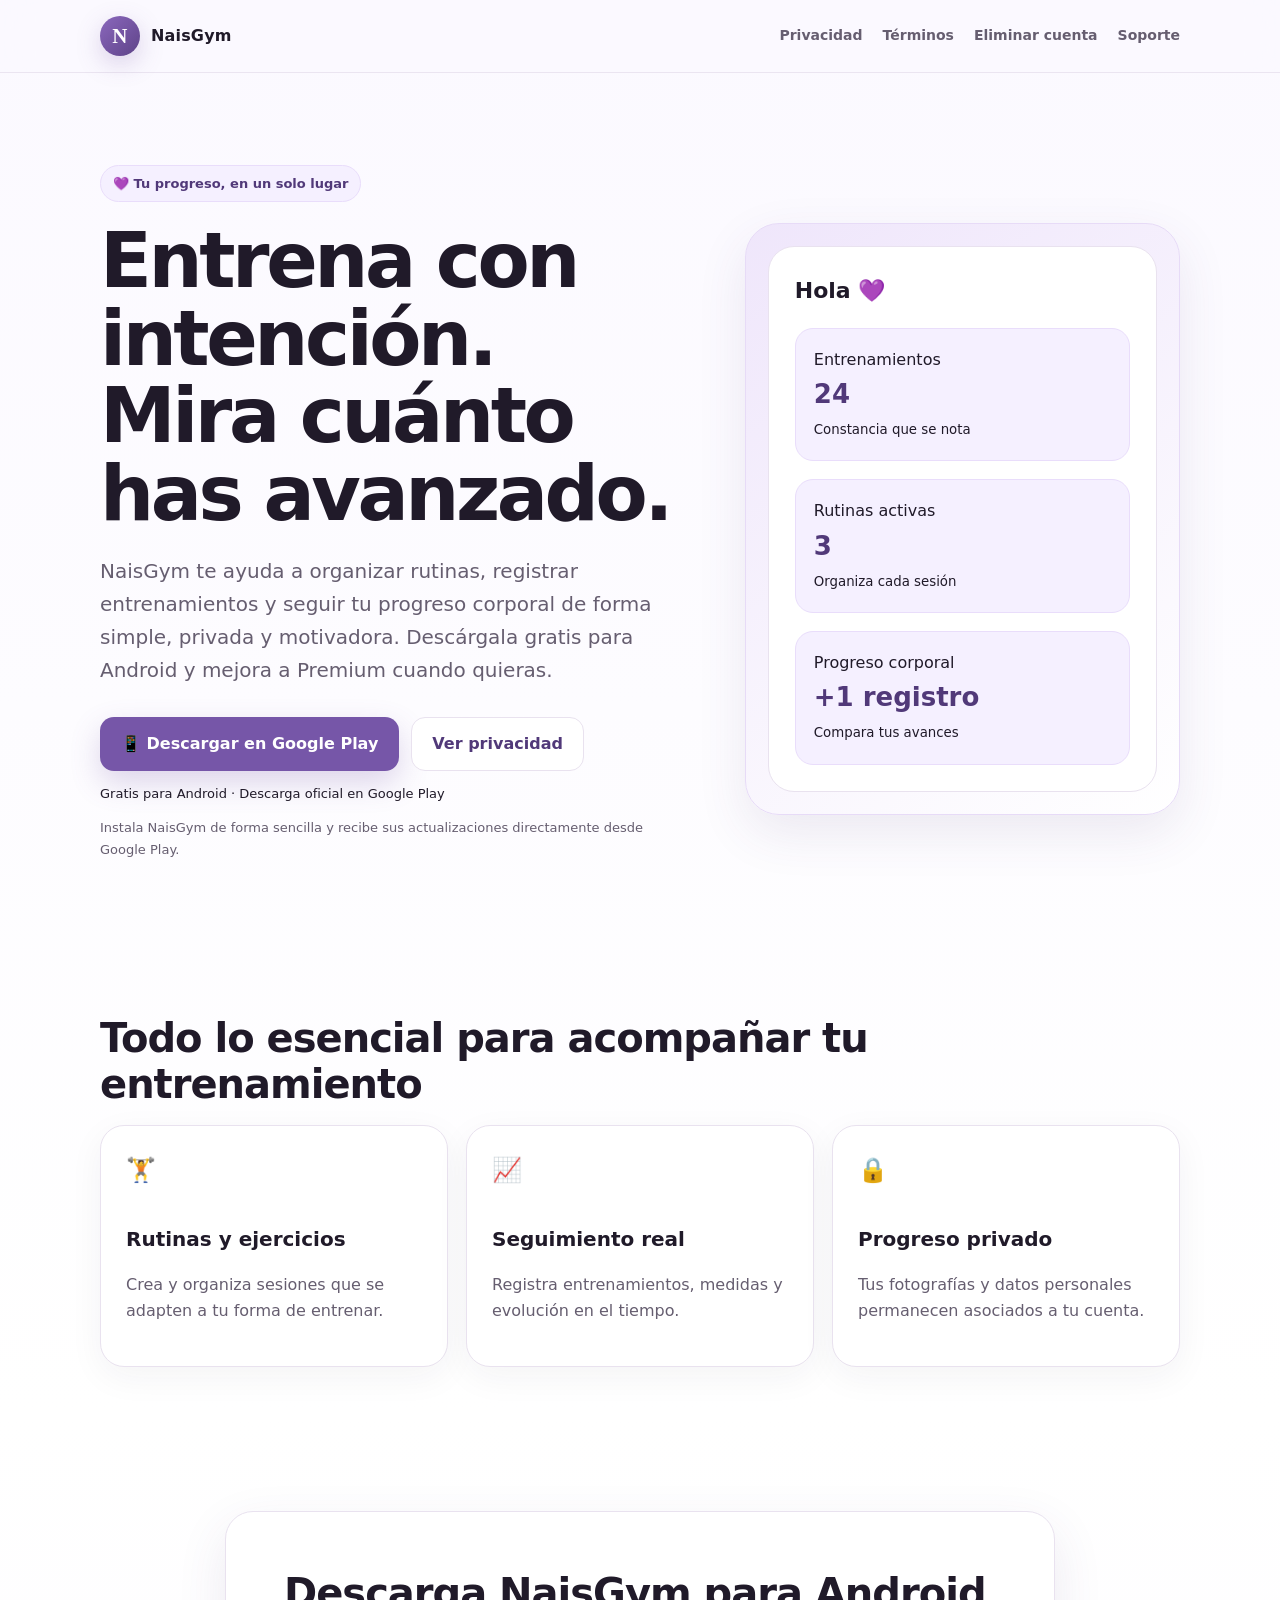
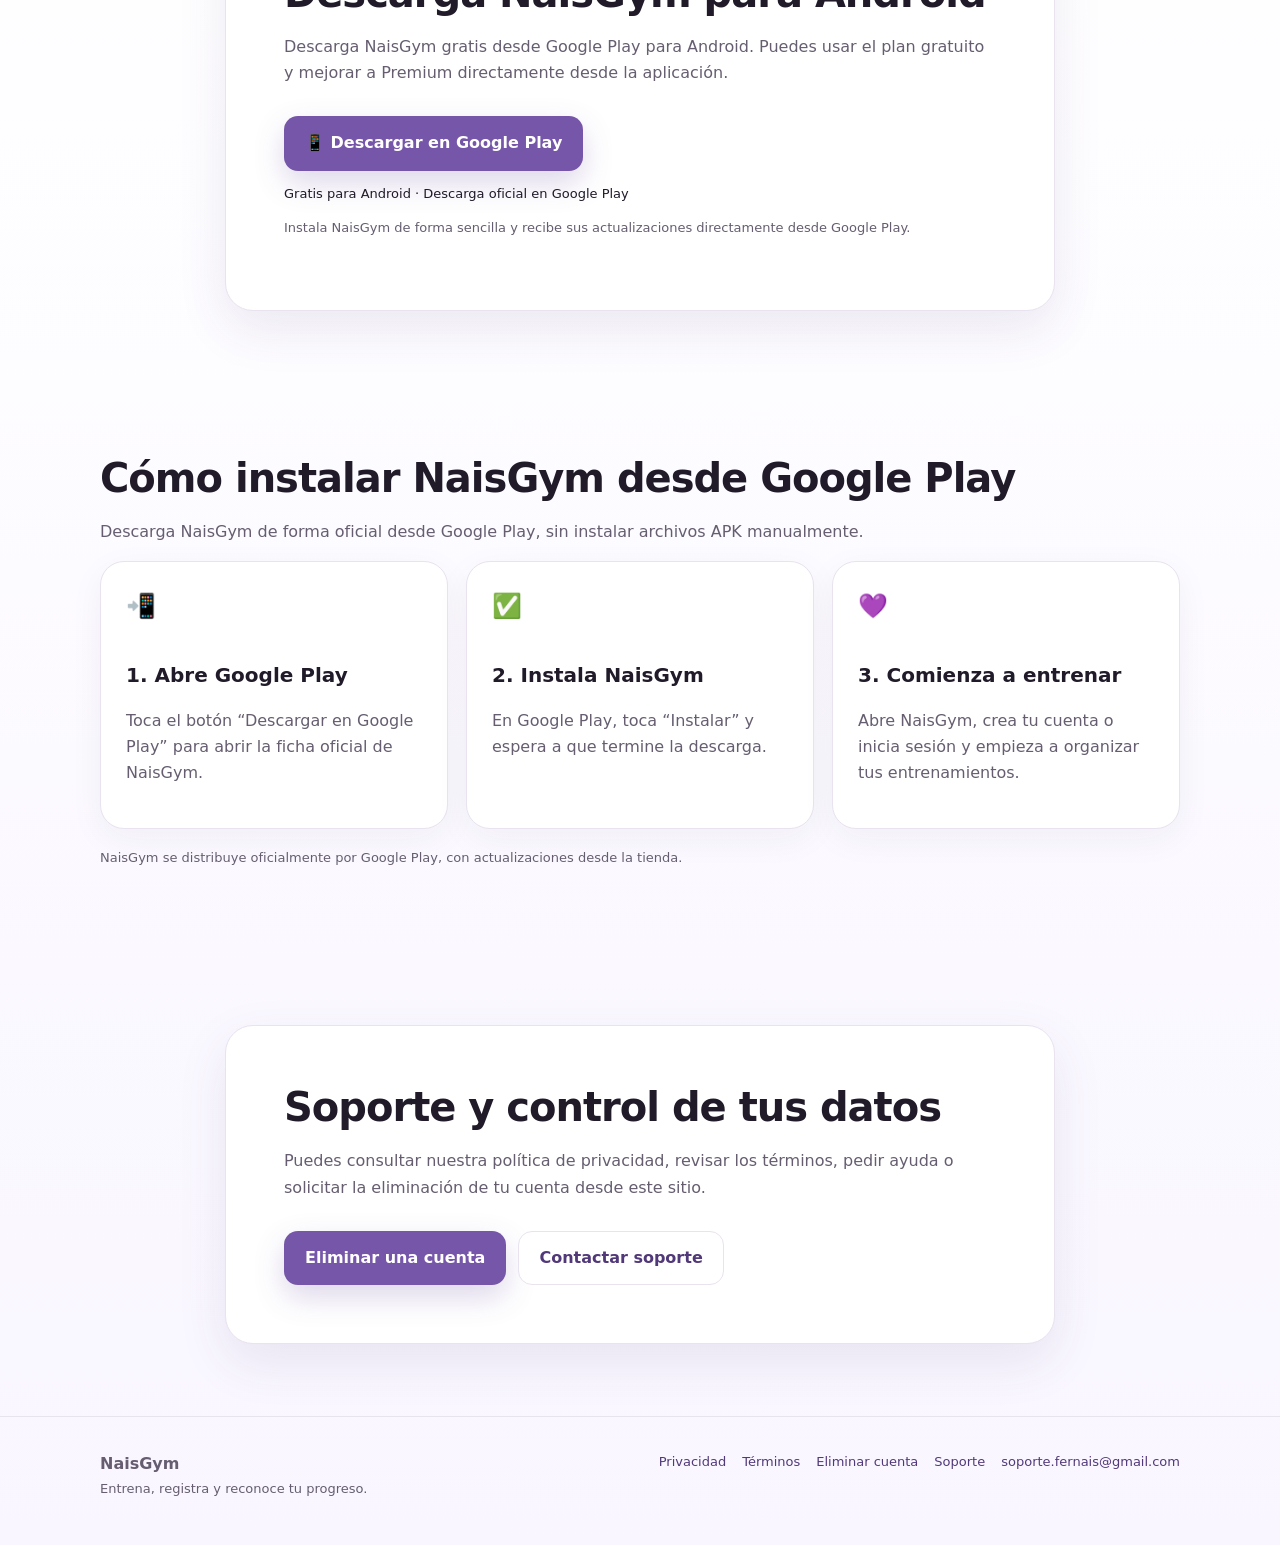
==== commit a20058db: "Replace APK download buttons and installation steps with Google Play" ====
--- a/index.html
+++ b/index.html
@@ -58,9 +58,9 @@
 
           <a
             class="btn btn-primary"
-            href="https://github.com/fernaiss/naisgym-website/releases/latest/download/NaisGym.apk"
+            href="https://play.google.com/store/apps/details?id=com.naisgym.app"
           >
-            📱 Descargar NaisGym para Android
+            📱 Descargar en Google Play
           </a>
 
           <a
@@ -73,13 +73,11 @@
         </div>
 
         <p class="small" style="margin-top:12px;">
-          Gratis para Android · Versión 1.0.1 · APK firmado
+          Gratis para Android · Descarga oficial en Google Play
         </p>
 
         <p class="small muted" style="margin-top:6px;">
-          ℹ️ Al instalar NaisGym, Android puede pedirte permiso para instalar
-          apps desde tu navegador. Es normal en aplicaciones descargadas
-          fuera de Google Play.
+          Instala NaisGym de forma sencilla y recibe sus actualizaciones directamente desde Google Play.
         </p>
 
       </div>
@@ -198,7 +196,7 @@
       </h2>
 
       <p class="muted">
-        Descarga gratis la versión oficial de NaisGym para Android.
+        Descarga NaisGym gratis desde Google Play para Android.
         Puedes usar el plan gratuito y mejorar a Premium directamente
         desde la aplicación.
       </p>
@@ -207,21 +205,19 @@
 
         <a
           class="btn btn-primary"
-          href="https://github.com/fernaiss/naisgym-website/releases/latest/download/NaisGym.apk"
+          href="https://play.google.com/store/apps/details?id=com.naisgym.app"
         >
-          📱 Descargar NaisGym para Android
+          📱 Descargar en Google Play
         </a>
 
       </div>
 
       <p class="small" style="margin-top:12px;">
-        Gratis para Android · Versión 1.0.1 · APK firmado
+        Gratis para Android · Descarga oficial en Google Play
       </p>
 
       <p class="small muted" style="margin-top:6px;">
-        ℹ️ Al instalar NaisGym, Android puede pedirte permiso para instalar
-        apps desde tu navegador. Es normal en aplicaciones descargadas
-        fuera de Google Play.
+        Instala NaisGym de forma sencilla y recibe sus actualizaciones directamente desde Google Play.
       </p>
 
     </div>
@@ -230,42 +226,42 @@
 <section class="section">
   <div class="container">
 
-    <h2>Cómo instalar NaisGym en Android</h2>
+    <h2>Cómo instalar NaisGym desde Google Play</h2>
 
     <p class="muted">
-      Como NaisGym se descarga directamente desde nuestro sitio, Android puede pedirte autorización antes de instalarla.
+      Descarga NaisGym de forma oficial desde Google Play, sin instalar archivos APK manualmente.
     </p>
 
     <div class="cards">
 
       <article class="card">
-        <div class="icon">📥</div>
-        <h3>1. Descarga NaisGym</h3>
+        <div class="icon">📲</div>
+        <h3>1. Abre Google Play</h3>
         <p>
-          Toca el botón “Descargar NaisGym para Android” y espera a que termine la descarga del archivo APK.
+          Toca el botón “Descargar en Google Play” para abrir la ficha oficial de NaisGym.
         </p>
       </article>
 
       <article class="card">
-        <div class="icon">🔐</div>
-        <h3>2. Autoriza la instalación</h3>
+        <div class="icon">✅</div>
+        <h3>2. Instala NaisGym</h3>
         <p>
-          Si Android te lo solicita, permite temporalmente instalar aplicaciones desde tu navegador o desde esta fuente.
+          En Google Play, toca “Instalar” y espera a que termine la descarga.
         </p>
       </article>
 
       <article class="card">
         <div class="icon">💜</div>
-        <h3>3. Instala y comienza</h3>
+        <h3>3. Comienza a entrenar</h3>
         <p>
-          Abre el archivo descargado, toca “Instalar” y luego abre NaisGym para crear tu cuenta o iniciar sesión.
+          Abre NaisGym, crea tu cuenta o inicia sesión y empieza a organizar tus entrenamientos.
         </p>
       </article>
 
     </div>
 
     <p class="small muted" style="margin-top:18px;">
-      NaisGym se distribuye mediante un APK firmado. No necesitas desactivar la seguridad de tu dispositivo de forma permanente.
+      NaisGym se distribuye oficialmente por Google Play, con actualizaciones desde la tienda.
     </p>
 
   </div>
